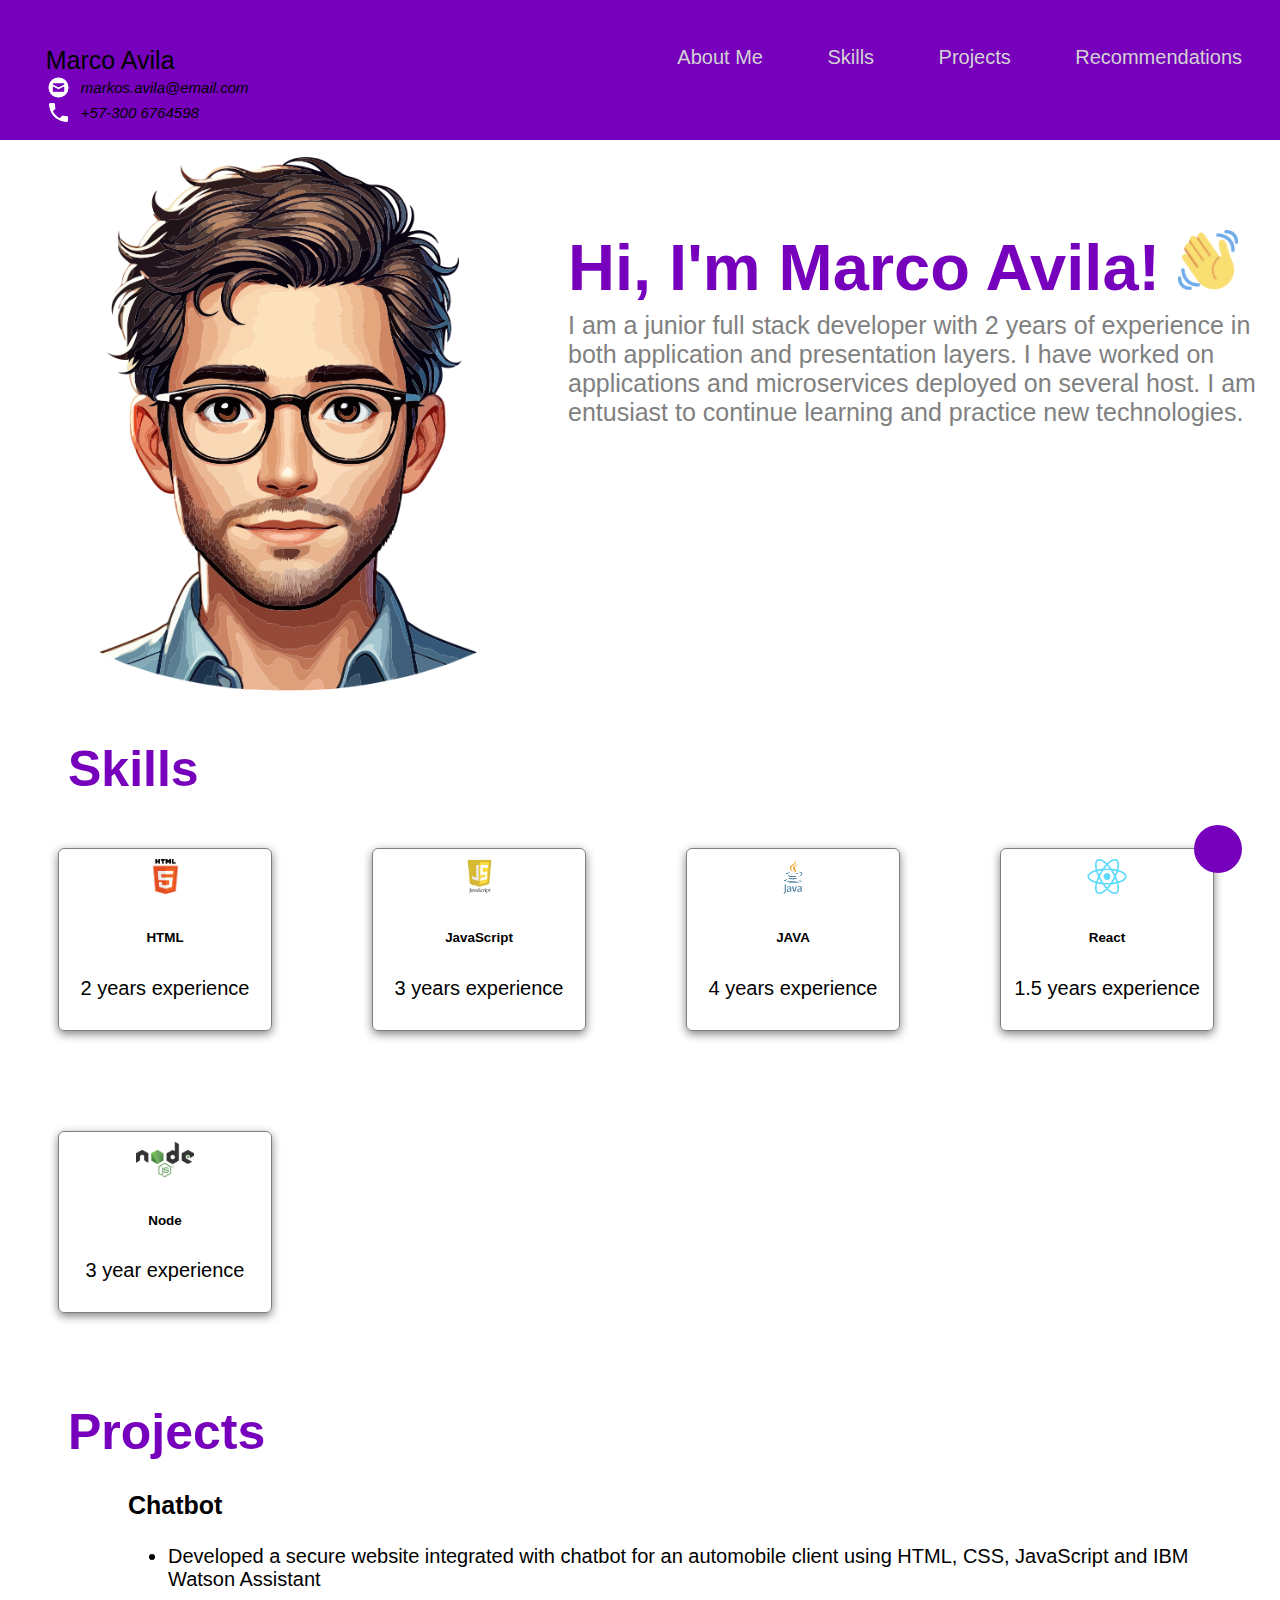
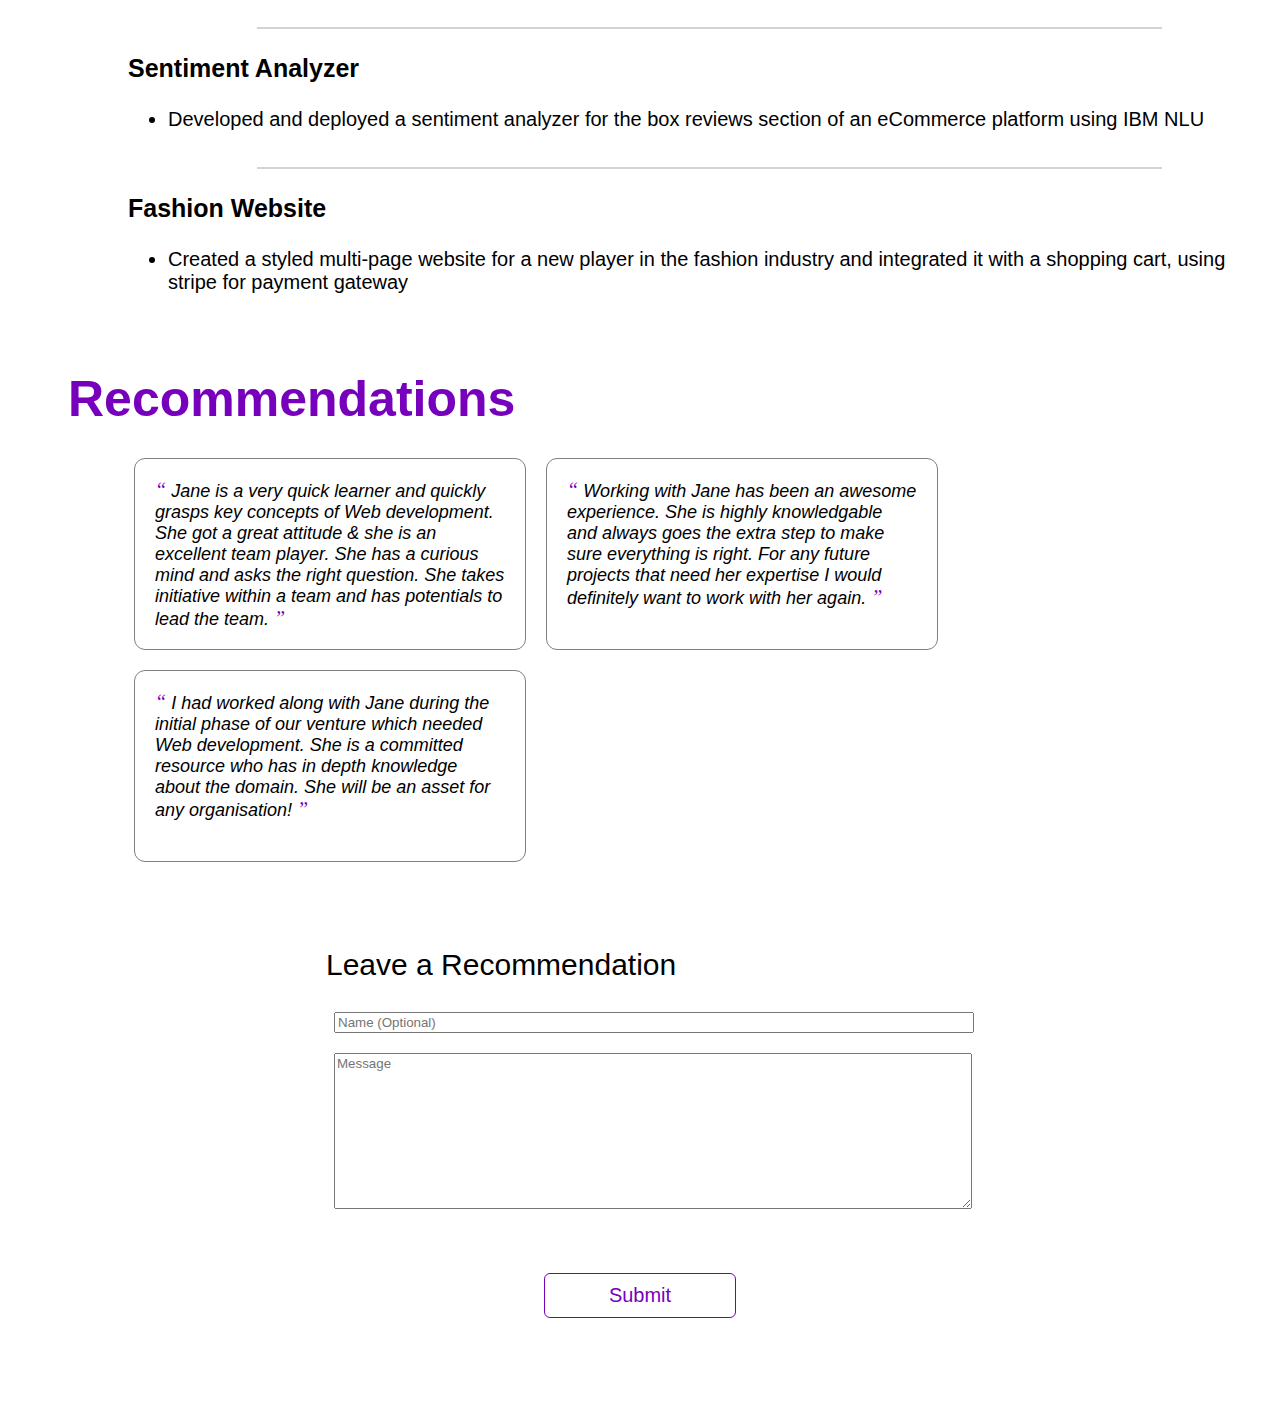
==== SubmitPortf/index.html @ 7f869b71 "actualizacion profile imagen sin fondo" ====
<!DOCTYPE html>
<html>
  <head>
    <title>Marco Avila - Portfolio</title>
    <link rel="stylesheet" href="./style.css"/>
    <script src="./script.js"></script>
  </head>
  <body>
    <!-- Navigation Bar -->
    <nav>
      <div id="home">
        <div class="profile_name">
          Marco Avila
          <div class="contact_info">
            <img src="html_finalprojimages/envelope.png" alt="https://icons8.com/icon/124377/circled-envelope"/>
          markos.avila@email.com
        </div>
        <div style="clear:both;"></div>
        <div class="contact_info">
          <img src="html_finalprojimages/phone.png" alt="https://icons8.com/icon/124377/circled-envelope"/>
          +57-300 6764598

        </div>
        </div>
        <div class="topdiv">
          <a class="topmenu" href="#about-me">About Me</a>
            <a class="topmenu" href="#skills">Skills</a>
            <a class="topmenu" href="#projects">Projects</a>
            <a class="topmenu" href="#recommendations">Recommendations</a>
          <!-- Add the links for Skills, Projects and Recommendation here -->

        </div>
      </div>    
    </nav>

    <!-- About Me -->
    <section id="about-me" class="container">
      <div>
        <img src="/SubmitPortf/html_finalprojimages/smart-9041253_1281.png" class="profile_image"/>
      </div>

      <div>
          <h1>
            Hi, I'm Marco Avila! <img src="html_finalprojimages/waving-hand.png" width="60px"/>
          </h1>
          <p>
            I am a junior full stack developer with 2 years of experience in both application and presentation layers.
            I have worked on applications and microservices deployed on several host. 
            I am entusiast to continue learning and practice new technologies.
          </p>
      </div>
    </section>
              
    <!-- Skills -->
    <section id="skills">
      <h2>Skills</h2>
      <div style="clear:both;"></div>

      <div class="all_skills">
        <div class="skill">
          <img src="html_finalprojimages/html5.png"/>
          <h6>HTML</h6>
          <p>2 years experience</p>
        </div>  

        <div class="skill">
          <img src="html_finalprojimages/js.jpeg"/>
          <h6>JavaScript</h6>
          <p>3 years experience</p>
        </div>  

        <div class="skill">
          <img src="html_finalprojimages/java.png"/>
          <h6>JAVA</h6>
          <p>4 years experience</p>

        </div>

        <div class="skill">
          <img src="html_finalprojimages/react.png"/>
          <h6>React</h6>
          <p>1.5 years experience</p>
        </div>

        <div class="skill">
          <img src="html_finalprojimages/node.png"/>
          <h6>Node</h6>
          <p>3 year experience</p>
        </div>
        <!-- Add more skills here -->
      </div>
    </section>
          
    <!-- Projects -->
    <section class="projects" id="projects">
      <h2>
        Projects
      </h2>
      <div style="clear:both;"></div>

        <div id="projects-container" class="projects-container">
          <div class="project-card">
            <h3>Chatbot</h3>
            <ul>
              <li>Developed a secure website integrated with chatbot for an automobile client using HTML, CSS, JavaScript and IBM Watson Assistant</li>
            </ul>
          </div>
          <hr>
          <div class="project-card">
            <h3>Sentiment Analyzer</h3>
            <ul>
              <li>Developed and deployed a sentiment analyzer for the box reviews section of an eCommerce platform using IBM NLU</li>
            </ul>
          </div>
          <hr>
          <div class="project-card">
            <h3>Fashion Website</h3>
            <ul>
              <li>Created a styled multi-page website for a new player in the fashion industry and integrated it with a shopping cart, using stripe for payment gateway</li>
            </ul>
          </div>
    </div>
    </section>
    <div style="clear:both;"></div>

    <!-- Recommendations -->
    <section id="recommendations">
      <h2>Recommendations</h2>
      <div style="clear:both;"></div>
      <div class="all_recommendations" id="all_recommendations">
        <div class="recommendation">
          <span>&#8220;</span>
          Jane is a very quick learner and quickly grasps key concepts of Web development. 
          She got a great attitude & she is an excellent team player. 
          She has a curious mind and asks the right question. 
          She takes initiative within a team and has potentials to lead the team.
          <span>&#8221;</span>
        </div>
        <div class="recommendation">
          <span>&#8220;</span>
          Working with Jane has been an awesome experience. 
          She is highly knowledgable and always goes the extra step to make sure everything is right. 
          For any future projects that need her expertise I would definitely want to work with her again.
          <span>&#8221;</span>
        </div>
        <div class="recommendation">
          <span>&#8220;</span>
          I had worked along with Jane during the initial phase of our venture which needed Web development. 
          She is a committed resource who has in depth knowledge about the domain. 
          She will be an asset for any organisation! 
          <span>&#8221;</span>
        </div>
      </div>
    </section>

    <!-- Recommendation Form -->
    <section id="contact">
      <div class="flex_center">
        <fieldset>
          <legend class="introduction">Leave a Recommendation</legend>          
          <input type="text" placeholder="Name (Optional)"> <br/>
          <textarea id="new_recommendation" cols="500" rows="10" placeholder="Message"></textarea>
          <div class="flex_center">
            <button id="recommend_btn" onclick="addRecommendation()">Submit</button>
          </div>
        </fieldset>
      </div>
    </section>

    <div class="iconbutton">
      <a href="#home">
        <!--Add the code here for the logo to appear and the icon to be actionable-->
      </a>
    </div>

    <div class="popup" id="popup" class="flex_center">
      <img src="html_finalprojimages/checkmark--outline.svg"/>
      <h3><!-- Add appropriate text here--></h3>
      <button onclick="showPopup(false)">Ok</button>
    </div>
  </body>
</html>
---- SubmitPortf/style.css ----
body {
  font-family: 'Trebuchet MS', 'Lucida Sans Unicode', 'Lucida Grande', 'Lucida Sans', Arial, sans-serif;
}

/* Navigation Bar */

#home {
  background-color:  #7600bc;
  padding-bottom: 1cm;
  margin-left:-1cm;
  margin-right:-1cm;
  margin-top:-1cm;
  padding-top: 2cm;
  padding-bottom: 2cm;
  height: 5mm;
 }

.topmenu {
  color: lightgray;
  margin: 10px;
  padding: 20px;
  font-size: 20px;
  text-decoration:none;
}

.topmenu:hover {
  color: white;
  font-weight: bolder;
  text-decoration:underline;
  /* Add the styles here */
}

.topdiv {
  float: right;
  padding-right: 1cm;
}

.profile_name {
  float: left;
  padding-left: 2cm;
  font-size: 25px;
  /* Add the styles here */
}

.profile_name .contact_info {
  font-size: 15px;
  font-style: italic;
  display: flex;
  align-items: center;
  flex-direction: row;
}

.contact_info img {
  width:25px;
  margin-right: 10px;
  float:left;
}

/* Titles */

h2 {
  text-align: justify;
  font-size: 50px;
  text-align: center;
  float: left;
  color: #7600bc;
  margin: 30px;
  margin-left: 60px;
  margin-top: 40px;
  margin-bottom: 0px;
}

.introduction {
  text-align: justify;
  font-size: 30px;
  text-align: center;
  float: left;
  margin-top: 30px;
  margin-bottom: 20px;
  animation-duration: 5s;
  position: relative;
}

/* Used in the About Me sections */

.container {
  display: flex;
}

/* About Me */

.about-me {
  display: flex;
  align-items: center;
}

#about-me h1 {
  font-size: 65px;
  margin-top: 90px;
  color: #7600bc;
}

#about-me p {
  font-size: 25px;
  color: rgb(128, 128, 128);
  margin-top: -1cm;
}

.profile_image {
  width: 550px;
  height: fit-content;
  vertical-align: middle;
  margin: 5px;
}

/* Skills */

.all_skills {
  display: flex;
  flex-direction: row;
  flex-flow: wrap;
}

.skill {
  border: 1px solid gray;
  display: block;
  border-radius: 6px;
  text-align: center;
  margin: 50px;
  padding: 10px;
  width: 2in;
  font-size: 20px;
  box-shadow: 0 3px 10px gray;
}

.skill img {
  height: 35px;
  align-items: center;
}

.skills h6 {
  align-items: center;
  font-size: 20px;
  margin-block-start: 8px;
  margin-block-end: 5px;
  font-weight: bold;
} 

.skills p {
  align-items: center;
  font-size: 15px;
  color: gray;
  margin-block-start: 5px;
  margin-block-end: 5px;
} 

.flex_center {
  display: flex;
  align-items: center;
  justify-content: center;
}

/* Projects */

.projects-container {
  margin-top: 30px;
  margin-left: 60px;
}

.projects-container hr {
  border: 1px solid lightgray;
  width: 75%;
  margin-left: 5cm;
}

.project-card {
  margin: 0 15px 15px 30px;
  padding-bottom: 5px;
}

.project-card h3 {
  font-size: 25px;
  margin-left: 30px;
}

.project-card li {
  font-size: 20px;
  margin-left: 30px;
}

/* Recommendations */

.all_recommendations {
  display: flex;
  align-items: center;
  margin-left: 1in;
  flex-direction: row;
  flex-flow: wrap;
  padding: 20px;
}

.recommendation {
  font-style: italic;
  text-align: left;
  width: 21.875rem;
  padding: 1rem;
  background-color: #fff;
  border-radius: 11px;
  box-shadow: 0 3px 10px var(--primary-shadow);
  padding: 20px;
  margin: 10px;
  border:1px solid gray;
  font-size: 18px;
  height:150px
}

.recommendation span {
  color: #7600bc;
  font-size: 20px;
  font-family: 'Times New Roman', Times, serif;
}

/* Scroll to Top Button */

.iconbutton{
  width: 48px;
  height: 48px;
  border-radius: 100%;
  background-color: #7600bc;
  display: flex;
  align-items: center;
  justify-content: center;
  position: fixed;
  right: 3%;
  bottom: 3%;
  cursor: pointer;
}

/* Form Pop-up */

.popup {
  width:400px;
  background-color: #e8bcf0;
  border-radius: 3mm;
  top: 50%;
  left:50%;
  transform: translate(-50%,-50%);
  text-align: center;
  position: fixed;
  /* padding: 30px; */
  visibility: hidden;
}

.popup img {
  padding-top: 20px;
}

.popup button {
  background-color: #fff;
  border: 1px solid #7600bc;
  color: #7600bc;
  display: block;
  border-radius: 6px;
  text-align: center;
  margin: 50px;
  padding: 10px;
  width: 2in;
  font-size: 20px;
  margin-left: 25%;
}

.popup button:hover {
  background-color: #fff;
  border: 2px solid #7600bc;
  color: #7600bc;
  display: block;
  font-weight: bolder;
  text-align: center;
  cursor: pointer;
  margin-left: 25%;
}

/* Recommendation Form */

input, textarea {
  font-family: 'Trebuchet MS', 'Lucida Sans Unicode', 'Lucida Grande', 'Lucida Sans', Arial, sans-serif; 
  margin: 10px;  
  width:100%;
}

fieldset {
  display: flexbox;
  align-content: center;
  justify-content: center;  
  padding: 25px; 
  margin-left: 50px; 
  margin-right: 50px;   
  border: thin solid white;
  width: 50%;
}

/* Buttons */

button {
  background-color: #fff;
  border: 1px solid #7600bc;
  color: #7600bc;
  display: block;
  border-radius: 6px;
  text-align: center;
  margin: 50px;
  padding: 10px;
  width: 2in;
  font-size: 20px;
}

button:hover {
  background-color: #7600bc;
  border: 1px solid #7600bc;
  color: #fff;
  display: block;
  border-radius: 6px;
  text-align: center;
  cursor: pointer;
}
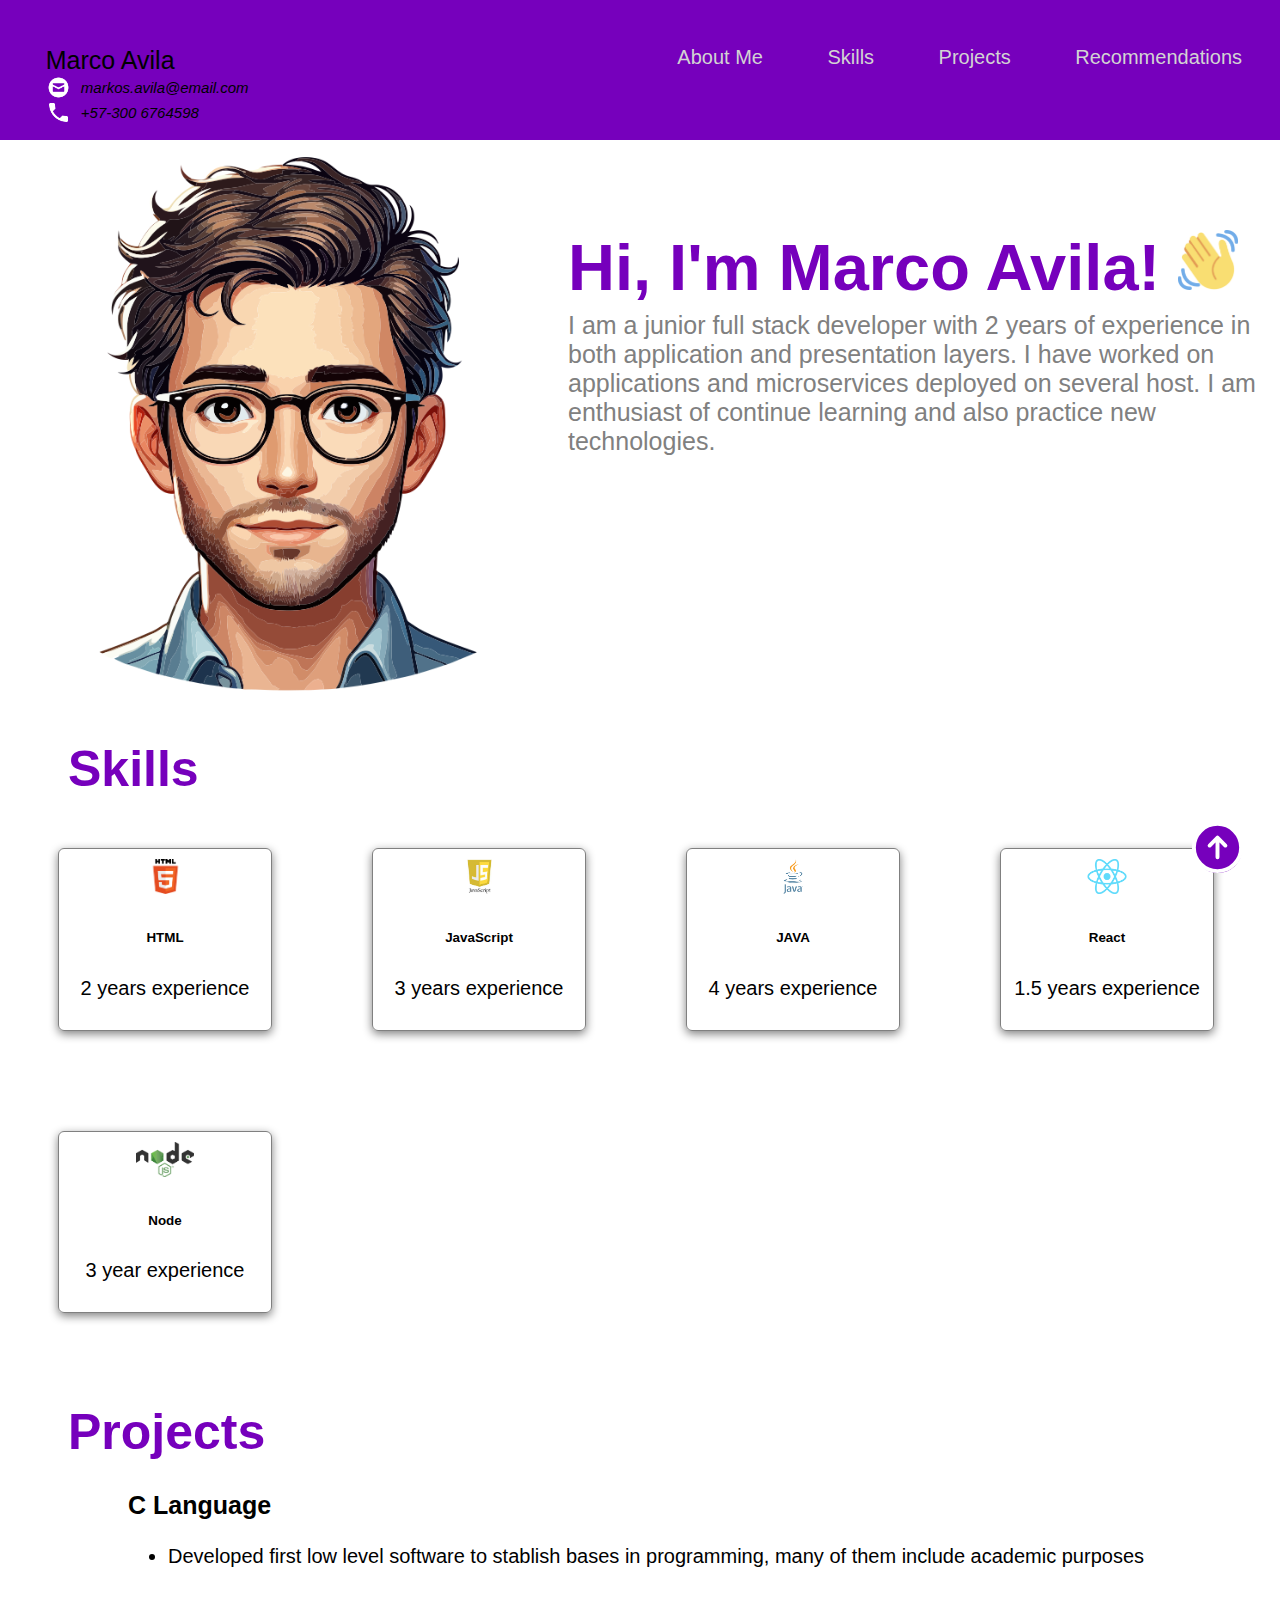
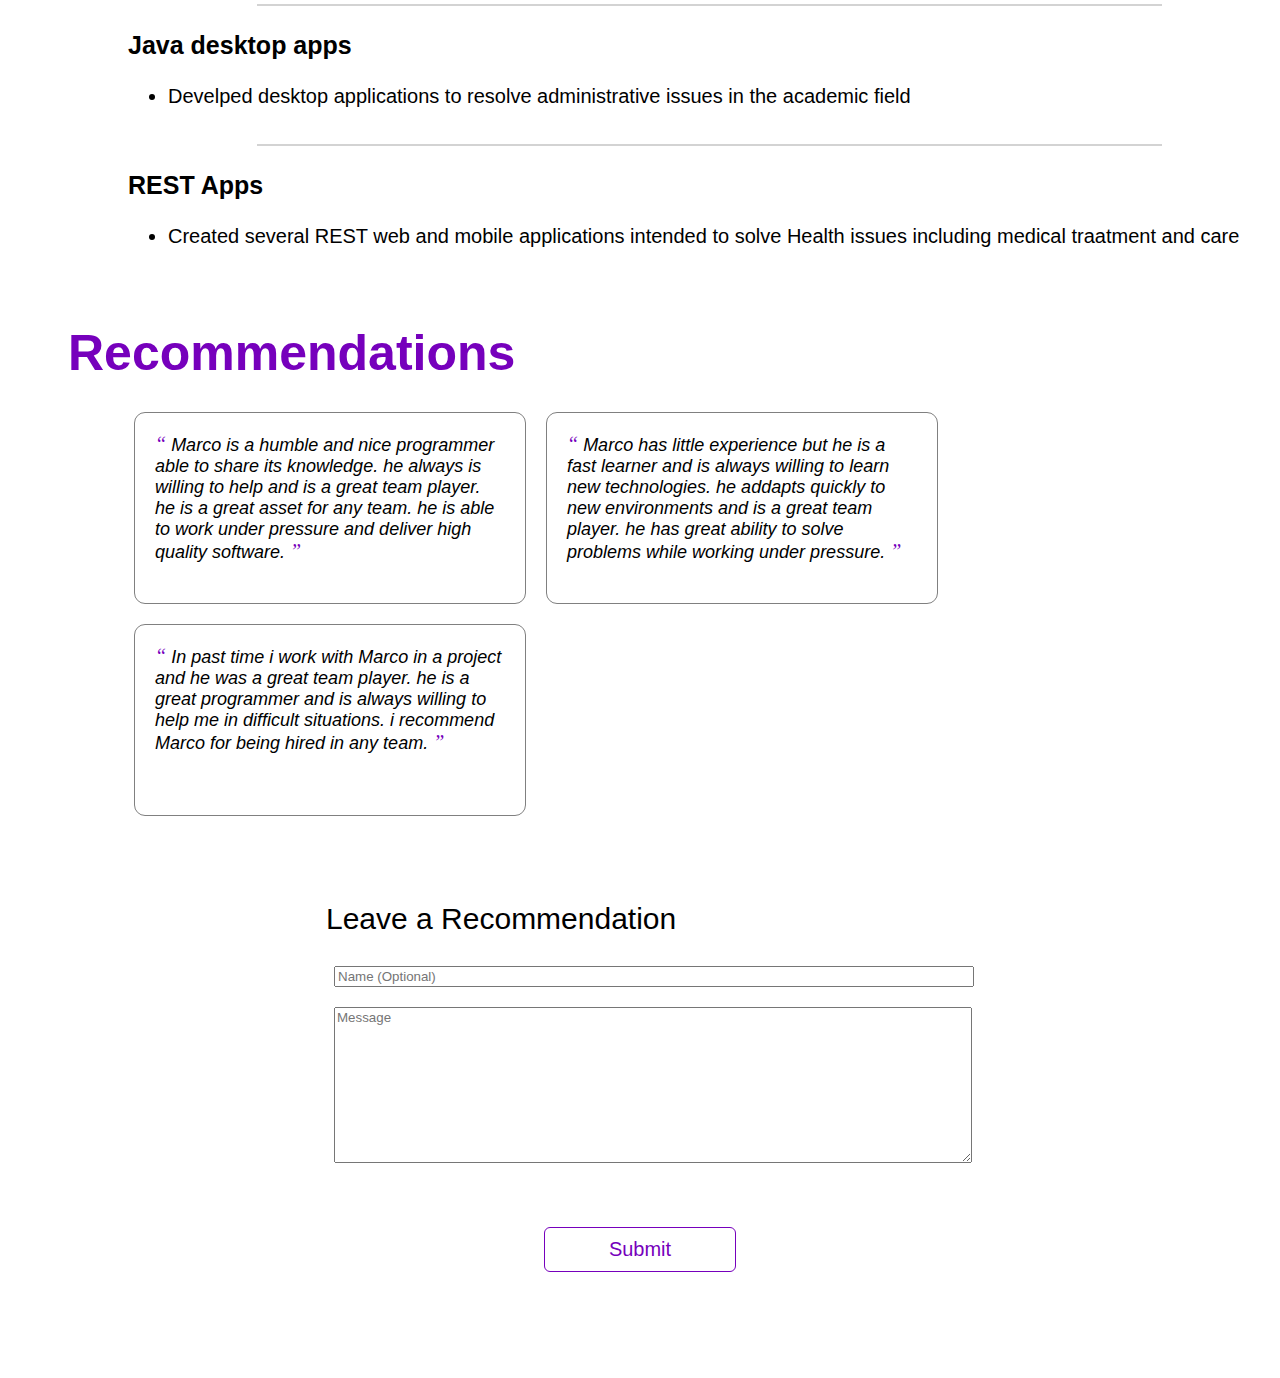
==== commit 0778cddc: "final project portfolio" ====
--- a/SubmitPortf/index.html
+++ b/SubmitPortf/index.html
@@ -46,7 +46,7 @@
           <p>
             I am a junior full stack developer with 2 years of experience in both application and presentation layers.
             I have worked on applications and microservices deployed on several host. 
-            I am entusiast to continue learning and practice new technologies.
+            I am enthusiast of continue learning and also practice new technologies.
           </p>
       </div>
     </section>
@@ -100,23 +100,23 @@
 
         <div id="projects-container" class="projects-container">
           <div class="project-card">
-            <h3>Chatbot</h3>
+            <h3>C Language</h3>
             <ul>
-              <li>Developed a secure website integrated with chatbot for an automobile client using HTML, CSS, JavaScript and IBM Watson Assistant</li>
+              <li>Developed first low level software to stablish bases in programming, many of them include academic purposes </li>
             </ul>
           </div>
           <hr>
           <div class="project-card">
-            <h3>Sentiment Analyzer</h3>
+            <h3>Java desktop apps</h3>
             <ul>
-              <li>Developed and deployed a sentiment analyzer for the box reviews section of an eCommerce platform using IBM NLU</li>
+              <li>Develped desktop applications to resolve administrative issues in the academic field</li>
             </ul>
           </div>
           <hr>
           <div class="project-card">
-            <h3>Fashion Website</h3>
+            <h3>REST Apps</h3>
             <ul>
-              <li>Created a styled multi-page website for a new player in the fashion industry and integrated it with a shopping cart, using stripe for payment gateway</li>
+              <li>Created several REST web and mobile applications intended to solve Health issues including medical traatment and care</li>
             </ul>
           </div>
     </div>
@@ -130,24 +130,24 @@
       <div class="all_recommendations" id="all_recommendations">
         <div class="recommendation">
           <span>&#8220;</span>
-          Jane is a very quick learner and quickly grasps key concepts of Web development. 
-          She got a great attitude & she is an excellent team player. 
-          She has a curious mind and asks the right question. 
-          She takes initiative within a team and has potentials to lead the team.
+          Marco is a humble and nice programmer able to share its knowledge. 
+          he always is willing to help and is a great team player. 
+          he is a great asset for any team.
+          he is able to work under pressure and deliver high quality software.
           <span>&#8221;</span>
         </div>
         <div class="recommendation">
           <span>&#8220;</span>
-          Working with Jane has been an awesome experience. 
-          She is highly knowledgable and always goes the extra step to make sure everything is right. 
-          For any future projects that need her expertise I would definitely want to work with her again.
+          Marco has little experience but he is a fast learner and is always willing to learn new technologies.
+          he addapts quickly to new environments and is a great team player. 
+          he has great ability to solve problems while working under pressure.
           <span>&#8221;</span>
         </div>
         <div class="recommendation">
           <span>&#8220;</span>
-          I had worked along with Jane during the initial phase of our venture which needed Web development. 
-          She is a committed resource who has in depth knowledge about the domain. 
-          She will be an asset for any organisation! 
+          In past time i work with Marco in a project and he was a great team player.
+          he is a great programmer and is always willing to help me in difficult situations.
+          i recommend Marco for being hired in any team.
           <span>&#8221;</span>
         </div>
       </div>
@@ -169,13 +169,17 @@
 
     <div class="iconbutton">
       <a href="#home">
+        <svg xmlns="http://www.w3.org/2000/svg" fill="none" viewBox="0 0 24 24" stroke-width="1.5" stroke="white" width="63px">
+          <path stroke-linecap="round" stroke-linejoin="round" d="M15 11.25l-3-3m0 0l-3 3m3-3v7.5M21 12a9 9 0 11-18 0 9 9 0 0118 0z" />
+        </svg>
         <!--Add the code here for the logo to appear and the icon to be actionable-->
       </a>
     </div>
 
     <div class="popup" id="popup" class="flex_center">
       <img src="html_finalprojimages/checkmark--outline.svg"/>
-      <h3><!-- Add appropriate text here--></h3>
+      <h3>Thanks for leaving your recommendation</h3>
+      <!-- Add appropriate text here-->
       <button onclick="showPopup(false)">Ok</button>
     </div>
   </body>
